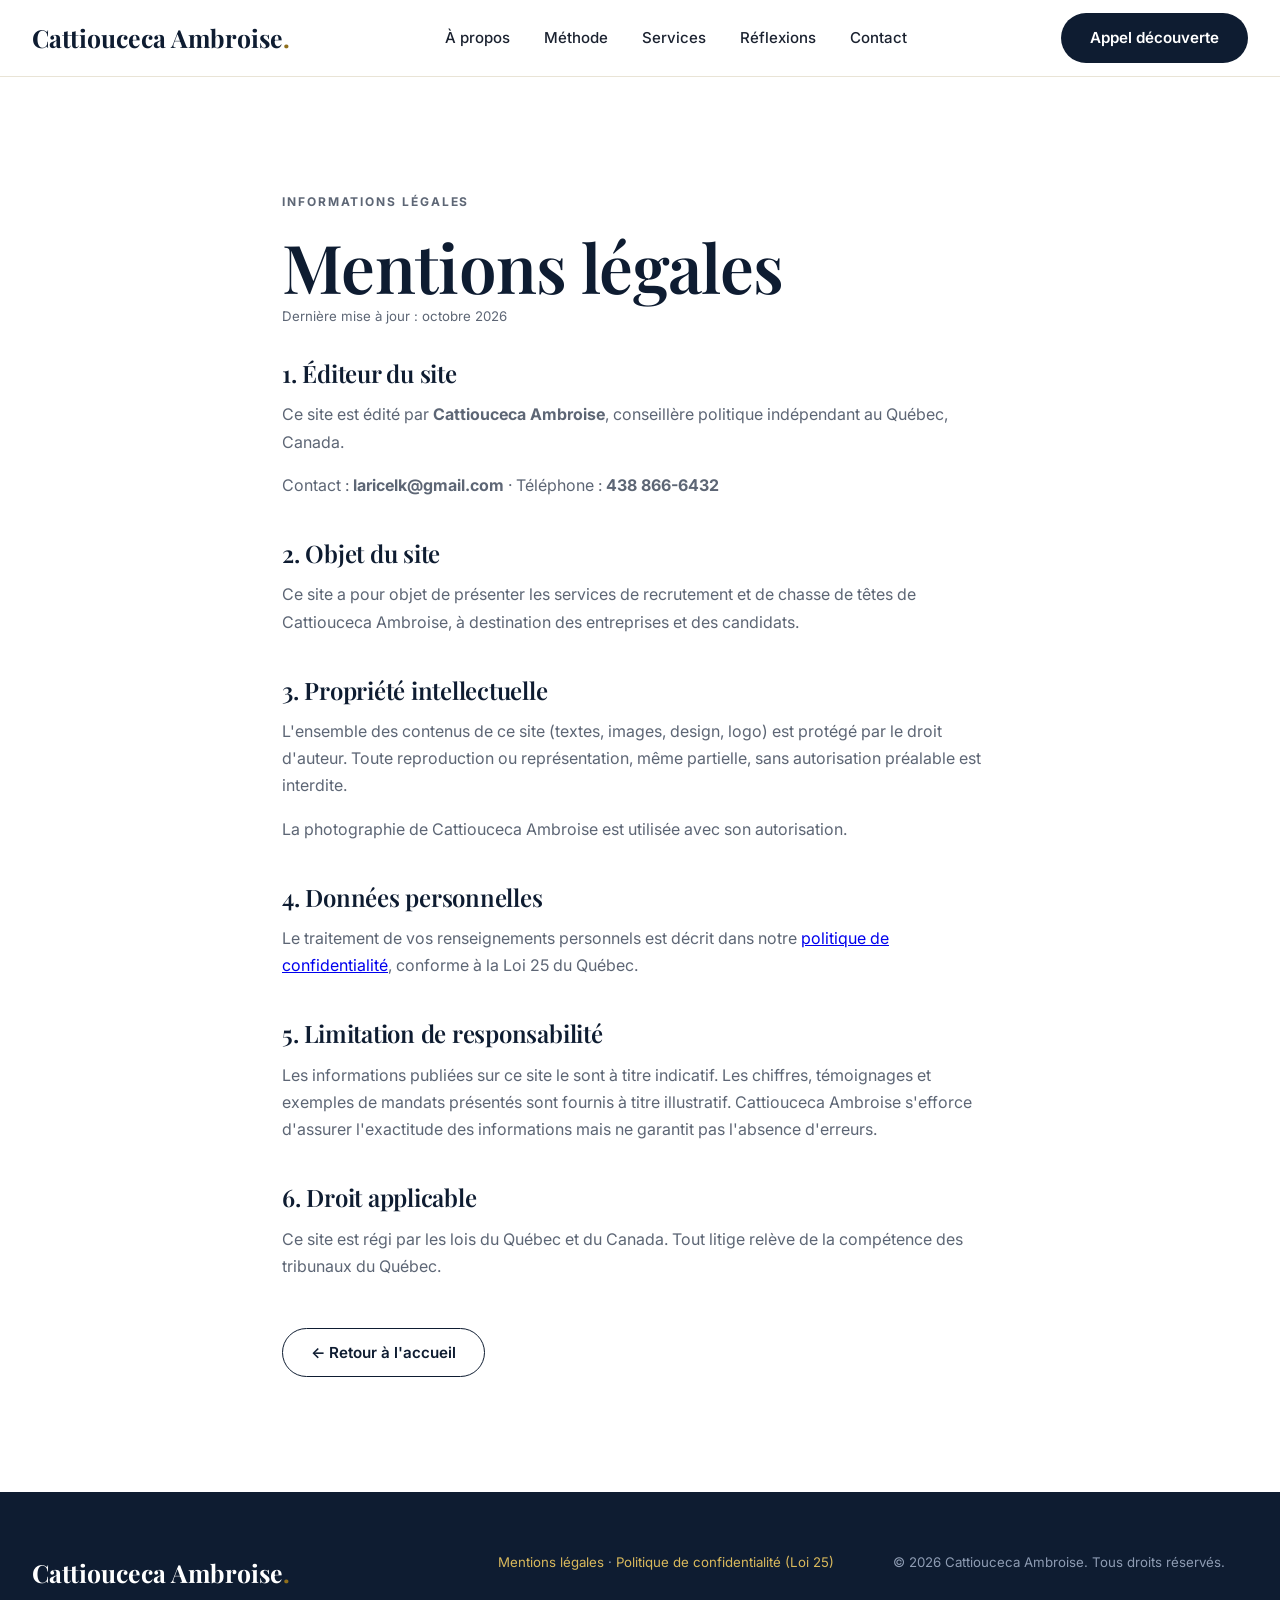
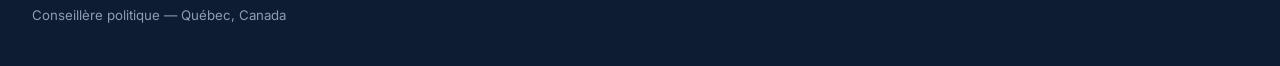
==== mentions-legales.html @ 0019c846 "Site initial — Cattiouceca Ambroise, conseillère politique" ====
<!DOCTYPE html>
<html lang="fr">
<head>
    <meta charset="UTF-8">
    <meta name="viewport" content="width=device-width, initial-scale=1.0">
    <title>Mentions légales — Cattiouceca Ambroise</title>
    <meta name="description" content="Mentions légales du site vitrine de Cattiouceca Ambroise, conseillère politique au Québec.">
    <link rel="stylesheet" href="styles.css">
    <link rel="preconnect" href="https://fonts.googleapis.com">
    <link rel="preconnect" href="https://fonts.gstatic.com" crossorigin>
    <link href="https://fonts.googleapis.com/css2?family=Playfair+Display:wght@600;700&family=Inter:wght@400;500;600;700&display=swap" rel="stylesheet">
    <style>
        .legal-content { max-width: 780px; margin: 0 auto; }
        .legal-content h2 { margin-top: 40px; font-size: 1.5rem; }
        .legal-content h2:first-of-type { margin-top: 0; }
        .legal-content p, .legal-content li { color: var(--muted); }
        .legal-content ul { margin: 12px 0 12px 20px; }
        .legal-content li { margin-bottom: 8px; }
        .legal-updated { margin-bottom: 32px; }
    </style>
</head>
<body>
    <header class="header" id="header">
        <nav class="nav container">
            <a href="index.html" class="logo">Cattiouceca Ambroise<span class="logo-accent">.</span></a>
            <ul class="nav-links">
                <li><a href="index.html#apropos">À propos</a></li>
                <li><a href="index.html#methode">Méthode</a></li>
                <li><a href="index.html#services">Services</a></li>
                <li><a href="index.html#reflexions">Réflexions</a></li>
                <li><a href="index.html#contact">Contact</a></li>
            </ul>
            <div class="nav-cta">
                <a href="index.html#contact" class="btn btn-primary">Appel découverte</a>
            </div>
            <button class="nav-toggle" aria-label="Menu"><svg width="24" height="24" viewBox="0 0 24 24" fill="none" stroke="currentColor" stroke-width="1.8" stroke-linecap="round"><path d="M4 7h16M4 12h16M4 17h16"/></svg></button>
        </nav>
    </header>

    <main class="section">
        <div class="container legal-content">
            <p class="eyebrow">Informations légales</p>
            <h1>Mentions légales</h1>
            <p class="small legal-updated">Dernière mise à jour : octobre 2026</p>

            <h2>1. Éditeur du site</h2>
            <p>Ce site est édité par <strong>Cattiouceca Ambroise</strong>, conseillère politique indépendant au Québec, Canada.</p>
            <p>Contact : <strong>laricelk@gmail.com</strong> · Téléphone : <strong>438 866-6432</strong></p>

            <h2>2. Objet du site</h2>
            <p>Ce site a pour objet de présenter les services de recrutement et de chasse de têtes de Cattiouceca Ambroise, à destination des entreprises et des candidats.</p>

            <h2>3. Propriété intellectuelle</h2>
            <p>L'ensemble des contenus de ce site (textes, images, design, logo) est protégé par le droit d'auteur. Toute reproduction ou représentation, même partielle, sans autorisation préalable est interdite.</p>
            <p>La photographie de Cattiouceca Ambroise est utilisée avec son autorisation.</p>

            <h2>4. Données personnelles</h2>
            <p>Le traitement de vos renseignements personnels est décrit dans notre <a href="politique-confidentialite.html">politique de confidentialité</a>, conforme à la Loi 25 du Québec.</p>

            <h2>5. Limitation de responsabilité</h2>
            <p>Les informations publiées sur ce site le sont à titre indicatif. Les chiffres, témoignages et exemples de mandats présentés sont fournis à titre illustratif. Cattiouceca Ambroise s'efforce d'assurer l'exactitude des informations mais ne garantit pas l'absence d'erreurs.</p>

            <h2>6. Droit applicable</h2>
            <p>Ce site est régi par les lois du Québec et du Canada. Tout litige relève de la compétence des tribunaux du Québec.</p>

            <div class="mt">
                <a href="index.html" class="btn btn-outline">← Retour à l'accueil</a>
            </div>
        </div>
    </main>

    <footer class="footer">
        <div class="container footer-grid">
            <div>
                <p class="logo">Cattiouceca Ambroise<span class="logo-accent">.</span></p>
                <p class="small">Conseillère politique — Québec, Canada</p>
            </div>
            <div>
                <p class="small"><a href="mentions-legales.html">Mentions légales</a> · <a href="politique-confidentialite.html">Politique de confidentialité (Loi 25)</a></p>
            </div>
            <div>
                <p class="small">© 2026 Cattiouceca Ambroise. Tous droits réservés.</p>
            </div>
        </div>
    </footer>

    <script src="script.js"></script>
</body>
</html>
---- styles.css ----
/* Sawab Dine — Chasseur de têtes | Design premium épuré */
:root {
    --navy: #0e1c31;
    --navy-light: #1a2f4d;
    --navy-soft: #243b5e;
    --gold: #8f6f1d;
    --gold-light: #d9b95c;
    --cream: #faf8f2;
    --white: #ffffff;
    --ink: #1b2230;
    --muted: #5d6675;
    --hairline: #e9e4d6;
    --radius: 12px;
    --radius-sm: 8px;
    --shadow-soft: 0 8px 32px rgba(14, 28, 49, 0.07);
    --shadow-lift: 0 16px 48px rgba(14, 28, 49, 0.12);
    --font-display: 'Playfair Display', Georgia, 'Times New Roman', serif;
    --font-body: 'Inter', -apple-system, BlinkMacSystemFont, 'Segoe UI', sans-serif;
    --space-section: clamp(72px, 9vw, 120px);
}

*, *::before, *::after { margin: 0; padding: 0; box-sizing: border-box; }

html { scroll-behavior: smooth; }

@media (prefers-reduced-motion: reduce) {
    html { scroll-behavior: auto; }
    *, *::before, *::after { transition: none !important; animation: none !important; }
}

body {
    font-family: var(--font-body);
    color: var(--ink);
    background: var(--white);
    line-height: 1.7;
    -webkit-font-smoothing: antialiased;
    text-rendering: optimizeLegibility;
    overflow-x: hidden;
}

img { max-width: 100%; display: block; }

.container { max-width: 1360px; margin: 0 auto; padding: 0 clamp(20px, 4vw, 32px); }

/* ---------- Typographie ---------- */
h1, h2, h3 { font-family: var(--font-display); color: var(--navy); line-height: 1.18; font-weight: 600; }
h1 { font-size: clamp(2.5rem, 5.5vw, 4.2rem); letter-spacing: -0.01em; }
h2 { font-size: clamp(1.9rem, 3.6vw, 2.7rem); margin-bottom: 14px; letter-spacing: -0.01em; }
h3 { font-size: 1.28rem; margin-bottom: 10px; }

p { margin-bottom: 1em; }
p:last-child { margin-bottom: 0; }

.eyebrow {
    text-transform: uppercase;
    letter-spacing: 0.16em;
    font-size: 0.75rem;
    font-weight: 700;
    color: var(--gold);
    margin-bottom: 14px;
}

.section { padding: var(--space-section) 0; }
.section-alt { background: var(--cream); }
.section-sub { color: var(--muted); margin-bottom: 40px; font-size: 1.05rem; max-width: 760px; }
.mt { margin-top: 48px; }

/* ---------- Header ---------- */
.header {
    position: sticky; top: 0; z-index: 100;
    background: rgba(255,255,255,0.94);
    backdrop-filter: blur(12px);
    -webkit-backdrop-filter: blur(12px);
    border-bottom: 1px solid var(--hairline);
}
.nav { display: flex; align-items: center; justify-content: space-between; height: 76px; gap: 16px; }
.logo { font-family: var(--font-display); font-size: 1.55rem; font-weight: 700; color: var(--navy); text-decoration: none; white-space: nowrap; }
.logo-accent { color: var(--gold); }
.nav-links { display: flex; gap: clamp(16px, 2.4vw, 30px); list-style: none; }
.nav-links a {
    text-decoration: none; color: var(--ink); font-weight: 500; font-size: 0.94rem;
    padding: 8px 2px; position: relative;
}
.nav-links a::after {
    content: ""; position: absolute; left: 0; bottom: 2px; height: 2px; width: 0;
    background: var(--gold); transition: width 0.25s ease;
}
.nav-links a:hover { color: var(--navy); }
.nav-links a:hover::after { width: 100%; }
.nav-cta { display: flex; gap: 10px; align-items: center; }
.nav-toggle {
    display: none; background: none; border: 1px solid var(--hairline); border-radius: var(--radius-sm);
    width: 44px; height: 44px; cursor: pointer; color: var(--navy);
    align-items: center; justify-content: center;
}

/* ---------- Boutons ---------- */
.btn {
    display: inline-flex; align-items: center; justify-content: center; gap: 8px;
    padding: 13px 28px; border-radius: 999px;
    font-weight: 600; font-size: 0.95rem; text-decoration: none; line-height: 1.4;
    transition: background 0.2s ease, color 0.2s ease, transform 0.2s ease, box-shadow 0.2s ease, border-color 0.2s ease;
    border: 1.5px solid transparent; cursor: pointer;
    min-height: 48px;
}
.btn:focus-visible { outline: 3px solid var(--gold-light); outline-offset: 2px; }
.btn-primary { background: var(--navy); color: var(--white); }
.btn-primary:hover { background: var(--navy-light); transform: translateY(-2px); box-shadow: var(--shadow-lift); }
.btn-outline { border-color: var(--navy); color: var(--navy); background: transparent; }
.btn-outline:hover { background: var(--navy); color: var(--white); transform: translateY(-2px); }
.btn-large { padding: 16px 36px; font-size: 1.02rem; }

/* ---------- Hero ---------- */
.hero {
    background: linear-gradient(150deg, var(--navy) 0%, var(--navy-soft) 65%, #2e4a73 100%);
    color: var(--white);
    padding: clamp(72px, 9vw, 120px) 0 0;
    position: relative; overflow: hidden;
}
.hero::after {
    content: ""; position: absolute; inset: 0;
    background: radial-gradient(ellipse 60% 45% at 78% 8%, rgba(217,185,92,0.16), transparent 60%);
    pointer-events: none;
}
.hero-content { position: relative; z-index: 1; text-align: center; max-width: 1020px; }
.hero h1 { color: var(--white); margin-bottom: 8px; }
.hero h1 em { font-style: italic; color: var(--gold-light); font-weight: 500; }
.hero-eyebrow {
    text-transform: uppercase; letter-spacing: 0.2em; font-size: 0.78rem;
    color: var(--gold-light); font-weight: 700; margin-bottom: 22px;
}
.hero-sub { color: #d3dcea; font-size: clamp(1.02rem, 1.6vw, 1.16rem); max-width: 800px; margin: 22px auto 18px; line-height: 1.75; }
.hero-zones {
    color: var(--gold-light); font-size: 0.88rem; font-weight: 600;
    letter-spacing: 0.08em; text-transform: uppercase;
    margin: 0 auto 44px;
}

.hero-dual { display: grid; grid-template-columns: 1fr 1fr; gap: 18px; max-width: 920px; margin: 0 auto clamp(48px, 6vw, 72px); }
.dual-card {
    background: rgba(255,255,255,0.07);
    border: 1px solid rgba(255,255,255,0.15);
    border-radius: var(--radius);
    padding: 30px 28px;
    text-decoration: none; color: var(--white);
    display: flex; flex-direction: column; align-items: flex-start; gap: 8px; text-align: left;
    transition: background 0.25s ease, transform 0.25s ease, border-color 0.25s ease;
}
.dual-card:hover { background: rgba(255,255,255,0.12); transform: translateY(-4px); border-color: rgba(217,185,92,0.45); }
.dual-card:focus-visible { outline: 3px solid var(--gold-light); outline-offset: 3px; }
.dual-icon { color: var(--gold-light); margin-bottom: 6px; display: inline-flex; }
.dual-icon svg { display: block; }
.dual-title { font-weight: 700; font-size: 1.12rem; font-family: var(--font-body); }
.dual-desc { color: #c2cddd; font-size: 0.94rem; }
.dual-arrow { margin-top: 10px; color: var(--gold-light); display: inline-flex; transition: transform 0.25s ease; }
.dual-card:hover .dual-arrow { transform: translateX(5px); }

.hero-stats { background: rgba(0,0,0,0.25); position: relative; z-index: 1; border-top: 1px solid rgba(255,255,255,0.08); }
.stats-grid { display: grid; grid-template-columns: repeat(4, 1fr); gap: 16px; padding: 32px 24px; }
.stat { text-align: center; padding: 4px 8px; }
.stat + .stat { border-left: 1px solid rgba(255,255,255,0.09); }
.stat-number { display: block; font-family: var(--font-display); font-size: clamp(1.5rem, 2.4vw, 1.9rem); color: var(--gold-light); font-weight: 700; margin-bottom: 4px; }
.stat-label { font-size: 0.84rem; color: #bcc8da; line-height: 1.45; }

/* ---------- Mise en page ---------- */
.two-col { display: grid; grid-template-columns: 1fr 1fr; gap: clamp(40px, 5vw, 72px); align-items: start; }
.two-col-middle { align-items: center; }
.cards-3 { display: grid; grid-template-columns: repeat(3, 1fr); gap: 22px; margin-top: 36px; }
.card {
    background: var(--white); border: 1px solid var(--hairline); border-radius: var(--radius);
    padding: 32px 30px; box-shadow: var(--shadow-soft);
    transition: transform 0.25s ease, box-shadow 0.25s ease;
}
.card:hover { transform: translateY(-4px); box-shadow: var(--shadow-lift); }
.card h3 { font-family: var(--font-body); font-weight: 700; font-size: 1.12rem; }
.card p { color: var(--muted); font-size: 0.96rem; }
.card .btn { margin-top: 18px; }
.card.quote { display: flex; flex-direction: column; }
.card.quote p { font-style: italic; color: var(--ink); font-size: 1rem; line-height: 1.7; flex: 1; }
.card.quote p::before { content: "\201C"; font-family: var(--font-display); font-size: 2.4rem; color: var(--gold-light); display: block; line-height: 1; margin-bottom: 6px; }
.card cite { display: block; margin-top: 16px; padding-top: 14px; border-top: 1px solid var(--hairline); font-style: normal; font-weight: 600; color: var(--muted); font-size: 0.88rem; }

/* Checklist épurée */
.checklist { list-style: none; margin: 24px 0; display: flex; flex-direction: column; gap: 4px; }
.checklist li {
    padding: 10px 0 10px 34px; position: relative; line-height: 1.6;
}
.checklist li::before {
    content: ""; position: absolute; left: 0; top: 13px; width: 20px; height: 20px;
    background: url("data:image/svg+xml,%3Csvg xmlns='http://www.w3.org/2000/svg' viewBox='0 0 24 24' fill='none' stroke='%238f6f1d' stroke-width='2.4' stroke-linecap='round' stroke-linejoin='round'%3E%3Cpath d='M20 6L9 17l-5-5'/%3E%3C/svg%3E") no-repeat center / contain;
}

/* Étapes méthodologie */
.steps { display: grid; grid-template-columns: repeat(4, 1fr); gap: 22px; margin-top: 44px; }
.step {
    background: var(--white); border: 1px solid var(--hairline); border-radius: var(--radius);
    padding: 32px 26px; box-shadow: var(--shadow-soft); position: relative;
    transition: transform 0.25s ease, box-shadow 0.25s ease;
}
.step:hover { transform: translateY(-4px); box-shadow: var(--shadow-lift); }
.step-num {
    font-family: var(--font-display); font-size: 0.95rem; font-weight: 700; letter-spacing: 0.12em;
    color: var(--gold); text-transform: uppercase;
    display: inline-block; padding-bottom: 12px; margin-bottom: 14px;
    border-bottom: 2px solid var(--gold-light);
}
.step h3 { margin: 0 0 10px; font-size: 1.14rem; font-family: var(--font-body); font-weight: 700; }
.step p { font-size: 0.94rem; color: var(--muted); }

/* Tags secteurs */
.tags { display: flex; flex-wrap: wrap; gap: 10px; margin-top: 18px; }
.tag {
    background: transparent; color: var(--navy);
    border: 1.5px solid var(--navy);
    padding: 9px 20px; border-radius: 999px; font-size: 0.88rem; font-weight: 600;
    transition: background 0.2s ease, color 0.2s ease;
}
.tag:hover { background: var(--navy); color: var(--white); }

/* Boîte CTA */
.cta-box {
    background: linear-gradient(150deg, var(--navy) 0%, var(--navy-soft) 100%);
    color: var(--white); border-radius: var(--radius);
    padding: clamp(30px, 4vw, 44px); box-shadow: var(--shadow-lift);
    border: 1px solid rgba(217,185,92,0.22);
}
.cta-box h3 { color: var(--white); font-family: var(--font-body); font-weight: 700; }
.cta-box p { color: #c9d4e4; margin: 12px 0 24px; }
.cta-box .btn-outline { border-color: var(--gold-light); color: var(--gold-light); }
.cta-box .btn-outline:hover { background: var(--gold-light); border-color: var(--gold-light); color: var(--navy); }

.about-photo {
    width: 100%;
    border-radius: var(--radius);
    box-shadow: var(--shadow-lift);
    object-fit: cover;
    aspect-ratio: 4 / 5;
    border: 1px solid var(--hairline);
}
.img-placeholder {
    background: var(--cream); border: 1.5px dashed #cfc9b8; border-radius: var(--radius);
    min-height: 420px; display: flex; align-items: center; justify-content: center;
    color: var(--muted); text-align: center; padding: 24px; font-size: 0.95rem;
}
.small { font-size: 0.83rem; color: var(--muted); line-height: 1.6; }
.cta-box .small { color: #93a3bb; }

/* Citation personnelle */
.about-quote {
    margin: 28px 0;
    padding: 6px 0 6px 24px;
    border-left: 3px solid var(--gold);
}
.about-quote p {
    font-family: var(--font-display);
    font-size: 1.22rem;
    font-style: italic;
    color: var(--navy);
    line-height: 1.6;
    margin: 0;
}

/* Cartes articles Insights */
.article-card { display: flex; flex-direction: column; }
.article-tag {
    display: inline-block; align-self: flex-start;
    font-size: 0.74rem; font-weight: 700; letter-spacing: 0.12em; text-transform: uppercase;
    color: var(--gold); background: rgba(184,145,42,0.1);
    padding: 6px 14px; border-radius: 999px; margin-bottom: 16px;
}
.article-card h3 { font-family: var(--font-body); font-weight: 700; font-size: 1.1rem; line-height: 1.45; }
.article-card p { flex: 1; }
.article-link {
    display: inline-flex; align-items: center; gap: 6px;
    color: var(--navy); font-weight: 700; font-size: 0.94rem; text-decoration: none;
    margin-top: 16px; padding-top: 14px; border-top: 1px solid var(--hairline);
}
.article-link span { color: var(--gold); transition: transform 0.2s ease; }
.article-link:hover span { transform: translateX(4px); }
.article-link:hover { color: var(--gold); }
.article-meta {
    font-size: 0.8rem; color: var(--muted); margin: 12px 0 0;
    letter-spacing: 0.02em;
}

/* Boîte newsletter */
.newsletter-box {
    background: var(--white); border: 1px solid var(--hairline); border-radius: var(--radius);
    padding: clamp(28px, 3.6vw, 40px); box-shadow: var(--shadow-soft);
    display: grid; grid-template-columns: 1fr 1fr; gap: 28px; align-items: center;
}
.newsletter-box h3 { font-family: var(--font-body); font-weight: 700; margin-bottom: 8px; }
.newsletter-box p { color: var(--muted); font-size: 0.96rem; margin: 0; }
.newsletter-form { display: flex; gap: 10px; }
.newsletter-form input {
    flex: 1; padding: 13px 16px; border: 1.5px solid #dcd7c8; border-radius: 999px;
    font-size: 0.95rem; font-family: inherit; min-height: 50px; min-width: 0;
    transition: border-color 0.2s ease, box-shadow 0.2s ease;
}
.newsletter-form input:focus {
    outline: none; border-color: var(--gold); box-shadow: 0 0 0 3px rgba(184,145,42,0.16);
}
.newsletter-form .btn { white-space: nowrap; }
.newsletter-status { font-size: 0.88rem; font-weight: 600; margin: 0; flex-basis: 100%; }
@media (max-width: 640px) {
    .newsletter-box { grid-template-columns: 1fr; }
    .newsletter-form { flex-direction: column; }
    .newsletter-form .btn { width: 100%; }
}

/* ---------- Formulaire ---------- */
.contact-form {
    display: flex; flex-direction: column; gap: 16px;
    background: var(--white); padding: clamp(26px, 3.4vw, 38px);
    border-radius: var(--radius); box-shadow: var(--shadow-soft); border: 1px solid var(--hairline);
}
.contact-form label { display: flex; flex-direction: column; gap: 8px; font-weight: 600; font-size: 0.92rem; color: var(--navy); }
.contact-form input, .contact-form select, .contact-form textarea {
    padding: 13px 15px; border: 1.5px solid #dcd7c8; border-radius: var(--radius-sm);
    font-size: 1rem; font-family: inherit; color: var(--ink); background: var(--white);
    transition: border-color 0.2s ease, box-shadow 0.2s ease;
    min-height: 50px;
}
.contact-form textarea { min-height: 120px; resize: vertical; }
.contact-form input:focus, .contact-form select:focus, .contact-form textarea:focus {
    outline: none; border-color: var(--gold); box-shadow: 0 0 0 3px rgba(143,111,29,0.16);
}
.form-status { font-size: 0.92rem; font-weight: 600; min-height: 1.4em; }
.form-success { color: #1e7a3c; }
.form-error { color: #b3261e; }
.contact-form button:disabled { opacity: 0.65; cursor: wait; }

/* Bloc infos contact — carte de visite */
.bcard { background:linear-gradient(150deg,#0e1c31 0%,#243b5e 100%); border-radius:16px; padding:clamp(28px,3.5vw,44px); color:#fff; border:1px solid rgba(217,185,92,.35); box-shadow:0 16px 48px rgba(14,28,49,.18); }
.bcard-eyebrow { text-transform:uppercase; letter-spacing:.16em; font-size:.72rem; color:#d9b95c; font-weight:700; margin-bottom:10px; }
.bcard-name { font-family:'Playfair Display',Georgia,serif; font-size:1.9rem; color:#fff; font-weight:700; margin-bottom:20px; }
.bcard-name span { color:#d9b95c; }
.bcard-phone { font-family:'Playfair Display',Georgia,serif; font-weight:700; font-size:clamp(1.8rem,3vw,2.4rem); color:#d9b95c; text-decoration:none; line-height:1.25; }
.bcard-phone:hover { color:#fff; }
.bcard-row { margin-top:14px; }
.bcard-link { color:#fff; font-weight:600; text-decoration:none; border-bottom:1px solid rgba(217,185,92,.55); }
.bcard-link:hover { color:#d9b95c; }
.bcard-link span { color:#d9b95c; }
.bcard-zone { color:#c9d4e4; font-size:.95rem; margin-top:14px; }
.bcard-badge { display:inline-block; margin-top:12px; border:1px solid rgba(217,185,92,.6); color:#d9b95c; border-radius:999px; padding:8px 18px; font-size:.82rem; font-weight:600; }

/* ---------- Footer ---------- */
.footer { background: var(--navy); color: #c3cede; padding: 60px 0 40px; }
.footer-grid { display: grid; grid-template-columns: 1.2fr 1fr 1fr; gap: 40px; }
.footer .logo { color: var(--white); margin-bottom: 10px; display: inline-block; }
.footer a { color: var(--gold-light); text-decoration: none; }
.footer a:hover { text-decoration: underline; }
.footer .small { color: #8e9cb3; }

/* ---------- Responsive ---------- */
@media (max-width: 1024px) {
    .steps { grid-template-columns: repeat(2, 1fr); }
    .cards-3 { grid-template-columns: repeat(2, 1fr); }
    .cards-3 .card:last-child { grid-column: 1 / -1; }
}

@media (max-width: 860px) {
    .nav-links, .nav-cta { display: none; }
    .nav-toggle { display: inline-flex; }
    .two-col { grid-template-columns: 1fr; gap: 36px; }
    .footer-grid { grid-template-columns: 1fr; gap: 28px; }
}

@media (max-width: 640px) {
    .hero-dual { grid-template-columns: 1fr; }
    .stats-grid { grid-template-columns: 1fr 1fr; gap: 20px 12px; padding: 28px 20px; }
    .stat + .stat { border-left: none; }
    .stat:nth-child(even) { border-left: 1px solid rgba(255,255,255,0.09); }
    .steps { grid-template-columns: 1fr; }
    .cards-3 { grid-template-columns: 1fr; }
    .cards-3 .card:last-child { grid-column: auto; }
    .dual-card { padding: 26px 24px; }
    .btn-large { width: 100%; }
    .cta-box .btn { width: 100%; }
}


/* ===== Ajouts Cattiouceca ===== */
.hero-grid { display: grid; grid-template-columns: 1.15fr 0.85fr; gap: clamp(28px, 5vw, 64px); align-items: center; position: relative; z-index: 1; text-align: left; }
.hero-text h1 { color: var(--white); }
.hero-text .hero-sub { margin-left: 0; margin-right: 0; }
.pills { display: flex; flex-wrap: wrap; gap: 10px; margin: 6px 0 28px; }
.pill { border: 1px solid rgba(217,185,92,0.55); color: #f2e7c3; background: rgba(255,255,255,0.06); border-radius: 999px; padding: 7px 14px; font-size: 0.85rem; font-weight: 500; }
.pills-dark .pill { border-color: var(--hairline); color: var(--navy); background: var(--white); }
.hero-cta { display: flex; flex-wrap: wrap; gap: 14px; }
.btn-outline-light { border: 1px solid rgba(255,255,255,0.6); color: var(--white); }
.btn-outline-light:hover { background: rgba(255,255,255,0.12); }
.hero-photo img { width: 100%; border-radius: var(--radius); box-shadow: var(--shadow-lift); display: block; }
.hero-photo-caption { color: #aebad0; font-size: 0.85rem; margin-top: 12px; text-align: center; }
.hero .hero-dual { margin-top: clamp(36px, 5vw, 56px); }
.svc-num { font-family: var(--font-display); color: var(--gold); font-size: 1rem; font-weight: 700; display: block; margin-bottom: 8px; }
.svc-list { list-style: none; margin-top: 10px; }
.svc-list li { color: var(--muted); padding: 5px 0 5px 20px; position: relative; font-size: 0.95rem; }
.svc-list li::before { content: "—"; position: absolute; left: 0; color: var(--gold); }
.formats-box { margin-top: 44px; background: var(--cream); border: 1px solid var(--hairline); border-radius: var(--radius); padding: 28px; }
.formats-box .pills { margin: 14px 0 10px; }
.timeline { margin-top: 26px; border-left: 2px solid var(--hairline); }
.tl-item { display: grid; grid-template-columns: 170px 1fr; gap: 20px; padding: 16px 0 16px 26px; position: relative; }
.tl-item::before { content: ""; position: absolute; left: -7px; top: 24px; width: 12px; height: 12px; border-radius: 50%; background: var(--gold-light); border: 2px solid var(--gold); }
.tl-date { font-weight: 600; color: var(--navy); font-size: 0.95rem; }
.tl-item p { color: var(--muted); margin-top: 4px; }
@media (max-width: 860px) {
    .hero-grid { grid-template-columns: 1fr; text-align: center; }
    .hero-text .hero-sub { margin-left: auto; margin-right: auto; }
    .pills, .hero-cta { justify-content: center; }
    .hero-photo { max-width: 340px; margin: 0 auto; }
    .tl-item { grid-template-columns: 1fr; gap: 4px; }
}
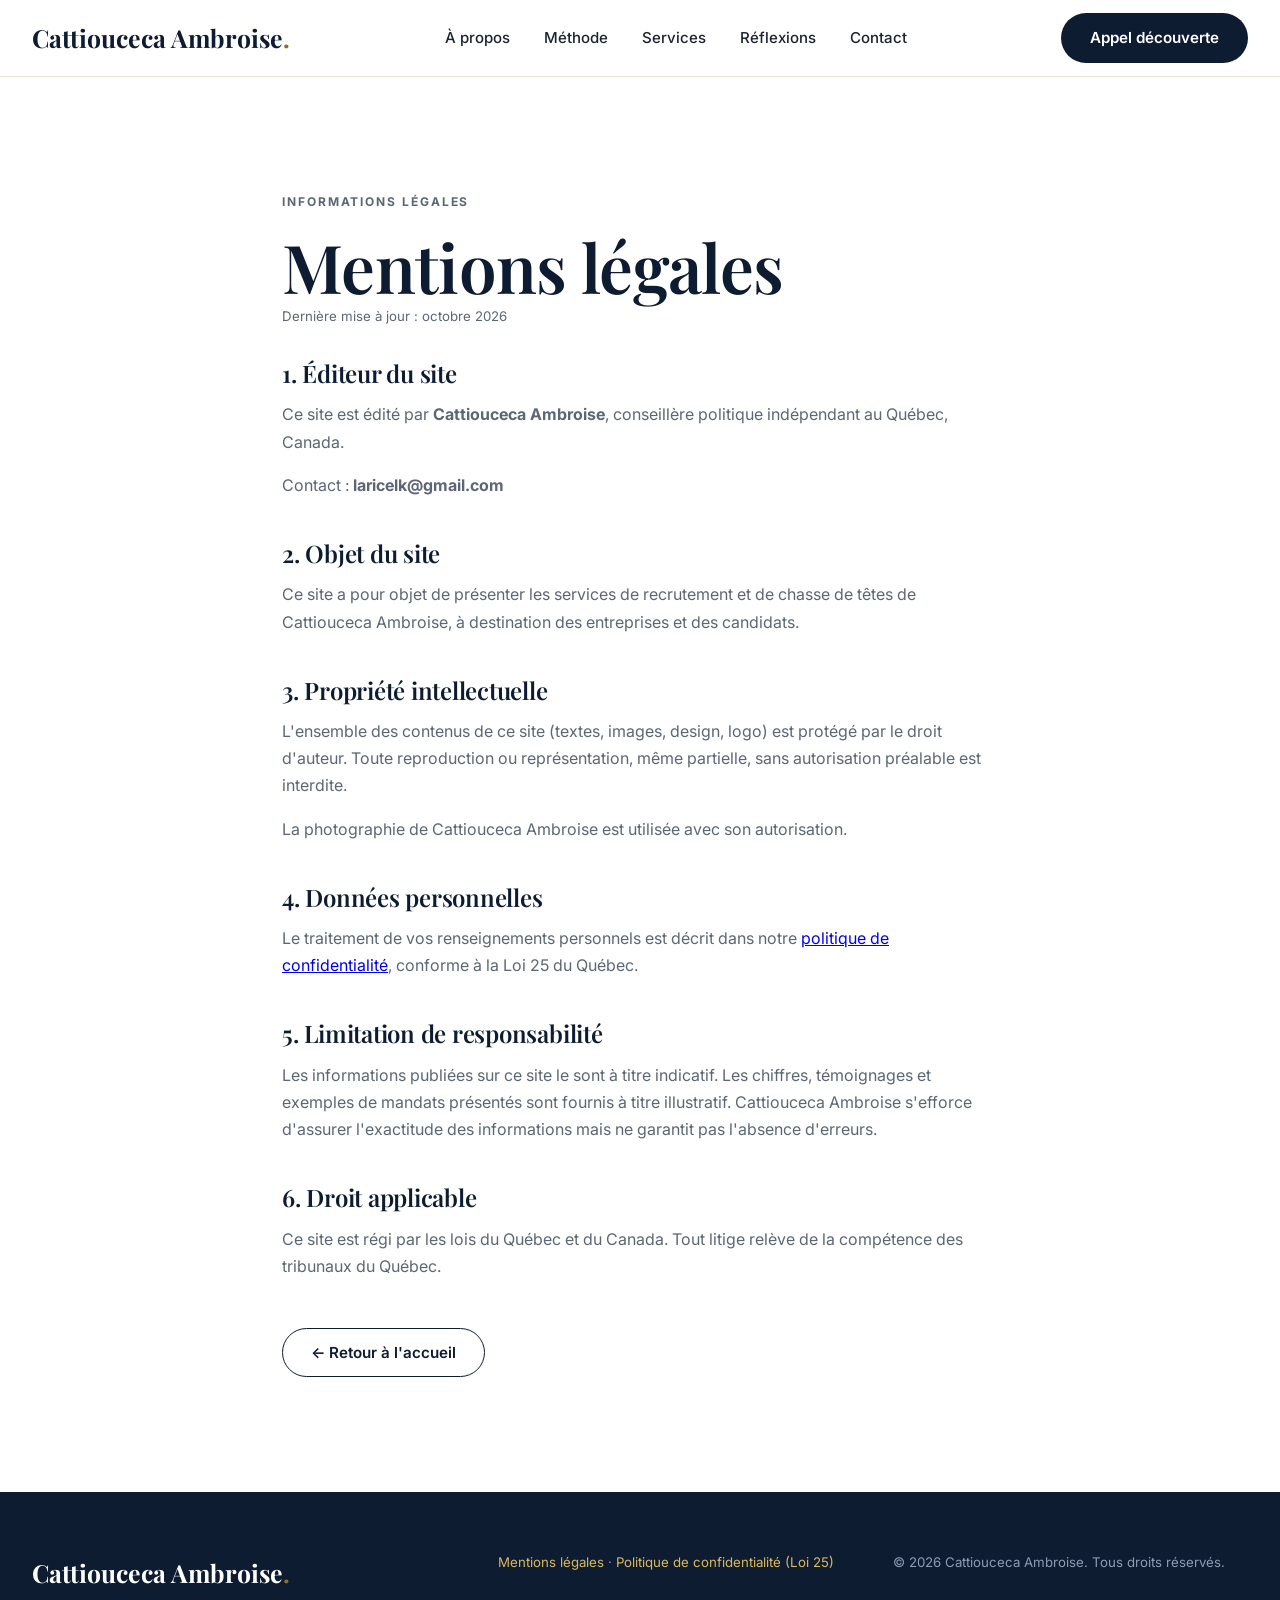
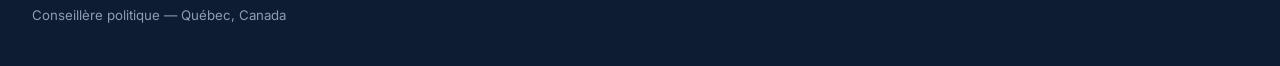
==== commit 4b49f010: "Retrait du numéro de téléphone (contact et mentions légales) — contact par courriel/formulaire seule" ====
--- a/mentions-legales.html
+++ b/mentions-legales.html
@@ -45,7 +45,7 @@
 
             <h2>1. Éditeur du site</h2>
             <p>Ce site est édité par <strong>Cattiouceca Ambroise</strong>, conseillère politique indépendant au Québec, Canada.</p>
-            <p>Contact : <strong>laricelk@gmail.com</strong> · Téléphone : <strong>438 866-6432</strong></p>
+            <p>Contact : <strong>laricelk@gmail.com</strong></p>
 
             <h2>2. Objet du site</h2>
             <p>Ce site a pour objet de présenter les services de recrutement et de chasse de têtes de Cattiouceca Ambroise, à destination des entreprises et des candidats.</p>
--- a/styles.css
+++ b/styles.css
@@ -411,3 +411,33 @@
     .hero-photo { max-width: 340px; margin: 0 auto; }
     .tl-item { grid-template-columns: 1fr; gap: 4px; }
 }
+
+/* ===== Corrections symétrie (QA 27 oct.) ===== */
+.form-status:empty { display: none; }
+.article-card { display: flex; flex-direction: column; }
+.article-card .article-meta { margin-top: auto; padding-top: 14px; }
+
+
+/* ===== Bande terrain + photo À propos (27 oct.) ===== */
+.about-photo { aspect-ratio: 4/5; object-fit: cover; object-position: center 12%; width: 100%; }
+.terrain-band { position: relative; overflow: hidden; }
+.terrain-band img { width: 100%; height: 430px; object-fit: cover; object-position: center 22%; display: block; }
+.terrain-band-overlay { position: absolute; inset: 0; display: flex; align-items: center; justify-content: center; background: linear-gradient(90deg, rgba(14,28,49,0.72), rgba(14,28,49,0.25) 60%, rgba(14,28,49,0.05)); padding: 24px; }
+.terrain-band-overlay p { font-family: var(--font-display); font-style: italic; color: var(--white); font-size: clamp(1.4rem, 3.2vw, 2.3rem); text-align: center; max-width: 760px; line-height: 1.35; }
+@media (max-width: 700px) { .terrain-band img { height: 320px; } }
+
+
+/* ===== Pages d'articles Réflexions (27 oct.) ===== */
+.article-main { padding: calc(var(--header-h) + 48px) 0 80px; background: var(--cream); }
+.article-wrap { max-width: 780px; }
+.article-back { font-size: 0.9rem; font-weight: 600; color: var(--navy); }
+.article-back:hover { color: var(--gold-dark); }
+.article-cat { margin-top: 26px; font-size: 0.78rem; font-weight: 700; letter-spacing: 0.14em; text-transform: uppercase; color: var(--gold-dark); }
+.article-title { font-size: clamp(1.9rem, 4.5vw, 2.7rem); margin: 10px 0 8px; }
+.article-meta { color: var(--muted); font-size: 0.95rem; margin-bottom: 30px; }
+.article-body p { font-size: 1.06rem; margin-bottom: 18px; }
+.article-body h2 { font-size: 1.45rem; margin: 34px 0 12px; }
+.article-cta { margin-top: 44px; background: var(--navy); border-radius: 14px; padding: 30px; text-align: center; }
+.article-cta p { color: var(--white); font-family: var(--font-display); font-size: 1.25rem; margin-bottom: 16px; }
+.reflection-card a.card-link { font-weight: 700; font-size: 0.9rem; color: var(--gold-dark); }
+.reflection-card a.card-link:hover { color: var(--navy); }
